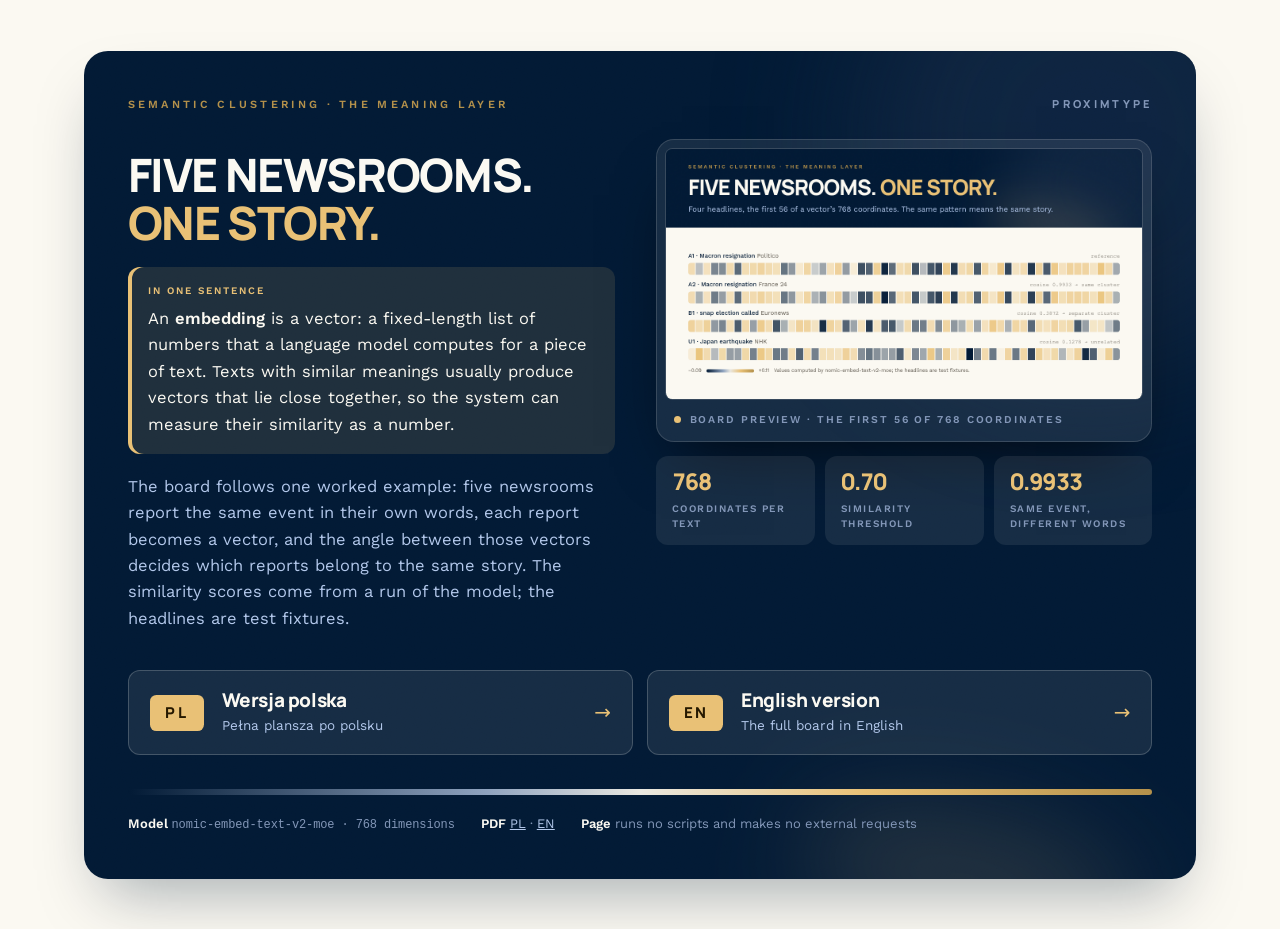
==== index.html @ 7ec2821f "added index.html" ====
<!doctype html>
<html lang="en">
<head>
<meta charset="utf-8">
<meta name="viewport" content="width=device-width, initial-scale=1">
<title>Five newsrooms, one story · Proximtype</title>
<meta name="description" content="Choose a language version of the board: what an embedding is, and how a system merges five news reports into one story.">

<!-- Strona rozdroża: sam wybór wersji językowej, bez treści merytorycznej.
     Strona jest anglojęzyczna — po polsku stoi wyłącznie przycisk wersji PL.
     Adres publikacji wstawia ./set-base-url.sh <adres> — tu, tak jak w obu
     planszach, stoi na razie znacznik zastępczy __BASE_URL__. -->
<link rel="canonical" href="__BASE_URL__/index.html">
<link rel="alternate" hreflang="pl" href="__BASE_URL__/embeddings-explained-pl.html">
<link rel="alternate" hreflang="en" href="__BASE_URL__/embeddings-explained-en.html">
<link rel="alternate" hreflang="x-default" href="__BASE_URL__/embeddings-explained-en.html">
<meta property="og:type" content="website">
<meta property="og:site_name" content="Proximtype">
<meta property="og:locale" content="en_US">
<meta property="og:locale:alternate" content="pl_PL">
<meta property="og:title" content="Five newsrooms, one story">
<meta property="og:description" content="What an embedding is, and how a system merges five different news reports into one story. The similarity scores come from a run of the model on test headlines.">
<meta property="og:url" content="__BASE_URL__/index.html">
<meta property="og:image" content="__BASE_URL__/og/og-en-v1.png">
<meta property="og:image:type" content="image/png">
<meta property="og:image:width" content="1200">
<meta property="og:image:height" content="630">
<meta property="og:image:alt" content="Four heat strips: the first 56 of 768 coordinates for four headlines. The two headlines about the same event share an almost identical pattern; the other two differ clearly.">
<meta name="twitter:card" content="summary_large_image">

<link rel="stylesheet" href="assets/fonts-gdynia.css">
<link rel="stylesheet" href="assets/board-gdynia.css">
<style>
  /* ============================================================
     Rozdroże językowe. Nadbudowa nad assets/board-gdynia.css:
     stamtąd pochodzi cała paleta, typografia i dekoracje granatowego
     panelu (.heroCard, .defbox, .blob1, .blob2, .grain). Ten arkusz
     dodaje tylko kadr strony, ramkę podglądu, wiersz liczb i dwa
     przyciski wyboru wersji.
     ============================================================ */

  /* Krój pisma nadaje reguła .board z arkusza planszy, a rozdroże planszą nie jest —
     bez tego akapity spadłyby na domyślny krój przeglądarki. */
  body{background:var(--surface);color:var(--on-surface);
    font-family:var(--body);font-size:16.5px;line-height:1.62;
    -webkit-font-smoothing:antialiased}
  ::selection{background:var(--brass);color:var(--on-brass)}

  .gate{min-height:100vh;display:flex;align-items:center;padding:clamp(20px,4vw,56px) 0}
  .gate .wrap{width:100%}
  .gate .heroCard{padding:clamp(26px,3.4vw,46px)}

  /* Nagłówek karty: sygnatura tematu po lewej, znak wydawcy po prawej. */
  .cardTop{position:relative;z-index:2;display:flex;flex-wrap:wrap;gap:8px 24px;
    justify-content:space-between;align-items:baseline}
  .mark{font-family:var(--head);font-weight:800;font-size:11px;letter-spacing:.3em;
    text-transform:uppercase;color:var(--on-primary-container)}

  /* Dwie kolumny na szerokim ekranie: po lewej definicja i zapowiedź treści,
     po prawej podgląd planszy z wierszem liczb pod spodem. Wybór wersji
     językowej stoi pod nimi, na pełnej szerokości karty — to jedyne działanie
     tej strony, więc nie dzieli się miejscem z niczym innym. */
  .cols{position:relative;z-index:2;margin-top:clamp(18px,2vw,26px);
    display:grid;gap:clamp(24px,3.2vw,44px);
    grid-template-columns:minmax(0,1fr) minmax(0,1.02fr);align-items:start}

  .gate h1.hl{margin-top:12px;max-width:14ch;font-size:clamp(28px,3.8vw,46px)}
  .gate .defbox{margin-top:20px}
  .gate .sub{margin-top:20px;max-width:48ch;font-size:16.5px}

  /* Trzy liczby z planszy — zapowiedź jej skali, nie streszczenie treści. */
  .facts{margin:14px 0 0;padding:0;list-style:none;
    display:grid;grid-template-columns:repeat(3,minmax(0,1fr));gap:10px}
  .facts li{background:rgba(251,249,242,.08);border-radius:var(--r-lg);padding:14px 16px}
  .facts .v{font-family:var(--head);font-weight:800;font-size:clamp(19px,1.9vw,23px);line-height:1;
    letter-spacing:-.03em;color:var(--brass);font-variant-numeric:tabular-nums}
  .facts .k{margin-top:9px;font-size:10px;font-weight:600;letter-spacing:.15em;
    text-transform:uppercase;line-height:1.45;color:var(--on-primary-container)}

  /* Podgląd: kadr Open Graph w wersji angielskiej, ten sam obrazek,
     który zobaczy czytnik karty podglądu. */
  .shot{margin:0;padding:10px;border-radius:calc(var(--r-lg) + 6px);
    background:rgba(251,249,242,.08);
    box-shadow:0 30px 60px -26px rgba(0,0,0,.7),inset 0 0 0 1px rgba(251,249,242,.14)}
  .shot img{display:block;width:100%;height:auto;border-radius:var(--r-sm);
    box-shadow:0 0 0 1px rgba(251,249,242,.14)}
  .shot .cap{display:flex;align-items:center;gap:9px;padding:12px 8px 4px;
    color:var(--on-primary-container);
    font-size:10.5px;font-weight:600;letter-spacing:.18em;text-transform:uppercase}
  .shot .cap::before{content:"";flex:none;width:7px;height:7px;border-radius:50%;background:var(--brass)}

  /* Dwa przyciski, jeden na wersję językową — zwykłe odsyłacze do dwóch
     osobnych plików źródłowych, bez skryptu. Oba mają tę samą wagę: strona
     nie zgaduje, którego języka szuka czytelnik. */
  .choose{position:relative;z-index:2;margin-top:clamp(26px,3vw,38px);
    display:grid;grid-template-columns:repeat(2,1fr);gap:14px}
  .choose a{display:grid;grid-template-columns:auto minmax(0,1fr) auto;gap:0 18px;align-items:center;
    padding:19px 22px;border-radius:var(--r-lg);text-decoration:none;color:var(--surface);
    background:rgba(251,249,242,.08);box-shadow:inset 0 0 0 1px rgba(251,249,242,.2);
    transition:transform .16s ease,box-shadow .16s ease,background-color .16s ease}
  .choose .code{grid-row:1 / span 2;width:54px;padding:9px 0;text-align:center;
    border-radius:var(--r-sm);background:var(--brass);color:var(--on-brass);
    font-family:var(--head);font-weight:800;font-size:15px;letter-spacing:.14em;line-height:1.2}
  .choose .name{grid-column:2;grid-row:1;font-family:var(--head);font-weight:800;font-size:19px;
    letter-spacing:-.02em;line-height:1.16}
  .choose .what{grid-column:2;grid-row:2;margin-top:5px;font-size:13.5px;line-height:1.45;
    color:var(--primary-fixed-dim)}
  .choose .go{grid-column:3;grid-row:1 / span 2;font-family:var(--head);font-size:20px;
    color:var(--brass);transition:transform .16s ease}
  .choose a:hover{transform:translateY(-2px);background:rgba(251,249,242,.15);
    box-shadow:inset 0 0 0 1px var(--brass),0 20px 36px -20px rgba(0,0,0,.8)}
  .choose a:hover .go{transform:translateX(4px)}
  .choose a:focus-visible{outline:3px solid var(--brass-soft);outline-offset:3px}

  /* Skala mapy cieplnej w roli linii oddzielającej stopkę: ten sam gradient,
     którym plansza opisuje wartość współrzędnej. */
  .rule{position:relative;z-index:2;margin-top:clamp(24px,2.8vw,34px);height:6px;border-radius:99px;
    background:linear-gradient(90deg,#021a35,#8fa3bf 35%,var(--sc-high) 50%,#e9c176 72%,#b4914b)}

  .gate .foot{position:relative;z-index:2;margin-top:18px;padding-top:0;
    display:flex;flex-wrap:wrap;gap:8px 26px;
    color:var(--on-primary-container);font-size:13px}
  /* .foot b w board-gdynia.css jest granatowe — na granatowej karcie znika. */
  .gate .foot b{color:var(--surface)}
  .gate .foot a{color:var(--primary-fixed-dim)}
  .gate .foot a:hover{color:var(--brass-soft)}

  @media (max-width:980px){
    .gate{min-height:0}
    .cols{grid-template-columns:1fr}
    .gate h1.hl{max-width:20ch}
    .gate .sub{max-width:58ch}
  }
  @media (max-width:640px){
    /* Na wąskim ekranie sygnatura tematu łamie się na dwa wiersze i znak wydawcy
       zostaje pod nią sam — wtedy lepiej czyta się jako winieta nad tematem. */
    .cardTop{flex-direction:column-reverse;align-items:flex-start;gap:9px}
    .cardTop .eyebrow{letter-spacing:.2em}
  }
  @media (max-width:560px){
    .choose{grid-template-columns:1fr}
    .facts{grid-template-columns:1fr}
    .facts li{display:flex;align-items:baseline;gap:12px}
    .facts .k{margin-top:0}
  }
  @media (prefers-reduced-motion:reduce){
    .choose a,.choose .go{transition:none}
    .choose a:hover{transform:none}
    .choose a:hover .go{transform:none}
  }
</style>
</head>
<body>

<main class="gate">
  <div class="wrap">
    <div class="heroCard">
      <div class="blob1"></div><div class="blob2"></div><div class="grain"></div>

      <div class="cardTop">
        <p class="eyebrow">Semantic clustering · the meaning layer</p>
        <p class="mark">Proximtype</p>
      </div>

      <div class="cols">
        <div class="intro">
          <h1 class="hl">Five newsrooms.<br><span class="brasstx">One story.</span></h1>

          <div class="defbox">
            <span class="dt">In one sentence</span>
            <p>
              An <b>embedding</b> is a vector: a fixed-length list of numbers that a language
              model computes for a piece of text. Texts with similar meanings usually produce
              vectors that lie close together, so the system can measure their similarity
              as a number.
            </p>
          </div>

          <p class="sub">
            The board follows one worked example: five newsrooms report the same event in their
            own words, each report becomes a vector, and the angle between those vectors decides
            which reports belong to the same story. The similarity scores come from a run of the
            model; the headlines are test fixtures.
          </p>
        </div>

        <div class="aside">
          <figure class="shot">
            <img src="og/og-en-v1.png" width="1200" height="630" loading="eager"
                 alt="Preview of the English board: four heat strips showing the first 56 of 768
                      coordinates for four headlines. The two headlines about the same event share an
                      almost identical pattern; the other two differ clearly.">
            <figcaption class="cap">Board preview · the first 56 of 768 coordinates</figcaption>
          </figure>

          <ul class="facts">
            <li>
              <div class="v">768</div>
              <div class="k">coordinates per text</div>
            </li>
            <li>
              <div class="v">0.70</div>
              <div class="k">similarity threshold</div>
            </li>
            <li>
              <div class="v">0.9933</div>
              <div class="k">same event, different words</div>
            </li>
          </ul>
        </div>
      </div>

      <nav class="choose" aria-label="Language">
        <a lang="pl" hreflang="pl" href="embeddings-explained-pl.html">
          <span class="code">PL</span>
          <span class="name">Wersja polska</span>
          <span class="what">Pełna plansza po polsku</span>
          <span class="go" aria-hidden="true">&rarr;</span>
        </a>
        <a lang="en" hreflang="en" href="embeddings-explained-en.html">
          <span class="code">EN</span>
          <span class="name">English version</span>
          <span class="what">The full board in English</span>
          <span class="go" aria-hidden="true">&rarr;</span>
        </a>
      </nav>

      <div class="rule"></div>

      <div class="foot">
        <span><b>Model</b> <span class="mono">nomic-embed-text-v2-moe · 768 dimensions</span></span>
        <span><b>PDF</b>
          <a lang="pl" hreflang="pl" href="embeddings-explained-pl.pdf">PL</a> ·
          <a lang="en" hreflang="en" href="embeddings-explained-en.pdf">EN</a></span>
        <span><b>Page</b> runs no scripts and makes no external requests</span>
      </div>
    </div>
  </div>
</main>

</body>
</html>
---- assets/fonts-gdynia.css ----
/* Gdynia Modernist type pairing — Manrope (display) + Work Sans (body).
 * Google variable fonts, subsets latin + latin-ext (latin-ext carries the Polish
 * diacritics: ą ć ę ł ń ó ś ź ż), inlined as data: URIs so both language boards
 * render identically offline — the headless Chromium in proximtype-bpmn has no network.
 * Regenerate only if the design system changes its typefaces. */
@font-face{font-family:'Manrope';font-style:normal;font-weight:300 800;font-display:swap;src:url([data-uri]) format('woff2');unicode-range:U+0100-02BA, U+02BD-02C5, U+02C7-02CC, U+02CE-02D7, U+02DD-02FF, U+0304, U+0308, U+0329, U+1D00-1DBF, U+1E00-1E9F, U+1EF2-1EFF, U+2020, U+20A0-20AB, U+20AD-20C0, U+2113, U+2C60-2C7F, U+A720-A7FF;}
@font-face{font-family:'Manrope';font-style:normal;font-weight:300 800;font-display:swap;src:url([data-uri]) format('woff2');unicode-range:U+0000-00FF, U+0131, U+0152-0153, U+02BB-02BC, U+02C6, U+02DA, U+02DC, U+0304, U+0308, U+0329, U+2000-206F, U+20AC, U+2122, U+2191, U+2193, U+2212, U+2215, U+FEFF, U+FFFD;}
@font-face{font-family:'Work Sans';font-style:normal;font-weight:300 600;font-display:swap;src:url([data-uri]) format('woff2');unicode-range:U+0100-02BA, U+02BD-02C5, U+02C7-02CC, U+02CE-02D7, U+02DD-02FF, U+0304, U+0308, U+0329, U+1D00-1DBF, U+1E00-1E9F, U+1EF2-1EFF, U+2020, U+20A0-20AB, U+20AD-20C0, U+2113, U+2C60-2C7F, U+A720-A7FF;}
@font-face{font-family:'Work Sans';font-style:normal;font-weight:300 600;font-display:swap;src:url([data-uri]) format('woff2');unicode-range:U+0000-00FF, U+0131, U+0152-0153, U+02BB-02BC, U+02C6, U+02DA, U+02DC, U+0304, U+0308, U+0329, U+2000-206F, U+20AC, U+2122, U+2191, U+2193, U+2212, U+2215, U+FEFF, U+FFFD;}
---- assets/board-gdynia.css ----
/* ============================================================
     Proximtype — how embeddings drive event clustering (ADR 0004).
     Design system: "Gdynia Modernist / Maritime Functionalist"
     (ui_design/gdynia_moderniste/DESIGN.md), same tokens as the
     product landing: cream limestone, deep navy, brass.
     Dividers stay tonal; white cards use only a faint warm outline.
     Heat strips and every number are generated from the committed
     fixture tests/fixtures/embeddings/nomic-embed-text-v2-moe.json.
     ============================================================ */
  :root{
    --primary:#021a35; --primary-container:#1a2f4b; --on-primary:#ffffff;
    --on-primary-container:#8397b8; --primary-fixed-dim:#b3c8eb; --primary-fixed:#d4e3ff;
    --secondary:#5b554b; --secondary-container:#efe0cc; --on-secondary-container:#6e6353;
    --tertiary:#241700; --brass:#e9c176; --brass-soft:#ffdea5; --on-brass:#261900;
    --on-tertiary-container:#b4914b;
    --surface:#fbf9f2; --sc-low:#f6f4ec; --sc:#f0eee7; --sc-high:#eae8e1;
    --sc-highest:#e4e2dc; --sc-lowest:#ffffff; --surface-dim:#dcdad3;
    --on-surface:#1b1c18; --on-surface-variant:#363a40; --outline:#74777e;
    --outline-variant:#c4c6ce; --error:#ba1a1a; --ok:#3f6b4a;
    --head:"Manrope",system-ui,sans-serif;
    --body:"Work Sans",system-ui,sans-serif;
    --mono:ui-monospace,"JetBrains Mono","SF Mono",Menlo,monospace;
    --r-xl:1.5rem; --r-lg:.75rem; --r-sm:.4rem;
    --grain:url("data:image/svg+xml,%3Csvg xmlns='http://www.w3.org/2000/svg' width='160' height='160'%3E%3Cfilter id='n'%3E%3CfeTurbulence type='fractalNoise' baseFrequency='0.8' numOctaves='2'/%3E%3C/filter%3E%3Crect width='100%25' height='100%25' filter='url(%23n)'/%3E%3C/svg%3E");
  }
  *{box-sizing:border-box}
  html,body{margin:0}
  .board{
    background:var(--surface);color:var(--on-surface);
    font-family:var(--body);font-size:16.5px;line-height:1.62;
    -webkit-font-smoothing:antialiased;padding:clamp(20px,3.4vw,44px) 0 clamp(24px,3vw,40px);
  }
  .wrap{max-width:1180px;margin:0 auto;padding:0 clamp(18px,3vw,34px)}
  h1,h2,h3,h4{margin:0;font-family:var(--head);font-weight:800;letter-spacing:-.03em;line-height:1.04}
  p{margin:0}
  code,.mono{font-family:var(--mono);font-size:.92em;letter-spacing:-.01em}

  .eyebrow{font-size:11px;font-weight:600;letter-spacing:.3em;text-transform:uppercase;
    color:var(--on-tertiary-container)}
  .label{font-size:11px;font-weight:600;letter-spacing:.22em;text-transform:uppercase;color:var(--secondary)}

  /* ---------- hero: navy monolith ---------- */
  .heroCard{position:relative;overflow:hidden;background:var(--primary);color:var(--surface);
    border-radius:var(--r-xl);padding:clamp(30px,4vw,52px);box-shadow:0 32px 64px -20px rgba(2,26,53,.35)}
  .blob1{position:absolute;right:-130px;top:-150px;width:470px;height:470px;
    background:var(--primary-container);border-radius:50%;opacity:.55;filter:blur(70px)}
  .blob2{position:absolute;right:60px;bottom:-70px;width:340px;height:140px;
    background:rgba(233,193,118,.14);border-radius:50%;transform:rotate(12deg);filter:blur(50px)}
  .grain{position:absolute;inset:0;background-image:var(--grain);opacity:.05;pointer-events:none;mix-blend-mode:overlay}
  .heroIn{position:relative;z-index:2}
  h1.hl{font-size:clamp(30px,4.6vw,54px);text-transform:uppercase;margin-top:14px;max-width:19ch}
  h1.hl .brasstx{color:var(--brass)}
  .sub{margin-top:22px;color:var(--primary-fixed-dim);font-size:18px;font-weight:400;
    line-height:1.6;max-width:60ch}
  .sub b{color:var(--surface);font-weight:500}

  .kpis{position:relative;z-index:2;margin-top:34px;display:grid;grid-template-columns:repeat(4,1fr);gap:14px}
  .kpi{background:rgba(251,249,242,.08);border-radius:var(--r-lg);padding:18px 20px}
  .kpi .v{font-family:var(--head);font-weight:800;font-size:30px;letter-spacing:-.03em;
    color:var(--brass);line-height:1;font-variant-numeric:tabular-nums}
  .kpi .k{margin-top:9px;font-size:10.5px;font-weight:600;letter-spacing:.18em;text-transform:uppercase;
    color:var(--on-primary-container)}
  .kpi .d{margin-top:7px;font-size:14px;font-weight:400;line-height:1.5;color:var(--primary-fixed-dim)}

  /* Polish diacritics (ogonki, kreski) need air in uppercase display type —
     at line-height 1.04 the Ę of one line touches the caps of the next. */
  html[lang="pl"] h1.hl{line-height:1.13}
  html[lang="pl"] h2.title{line-height:1.15}
  html[lang="pl"] .strip h3,html[lang="pl"] .card h3,html[lang="pl"] .tcard h3,
  html[lang="pl"] .ucard h3{line-height:1.18}

  /* ---------- sections ---------- */
  section{padding:clamp(34px,4.4vw,58px) 0}
  .band{background:var(--sc-low)}
  .sec-head{max-width:52rem;margin-bottom:30px}
  h2.title{font-size:clamp(24px,3.2vw,36px);color:var(--primary);text-transform:uppercase;margin-top:12px}
  .lead{color:var(--on-surface-variant);margin-top:14px;font-size:17px;font-weight:400;max-width:64ch}
  .lead b{font-weight:600;color:var(--on-surface)}

  /* A warm hairline keeps white content blocks distinct from the cream page. */
  .strip:not(.hot),.card:not(.dark),.tcard,.pcard,.mini,.flowcard,.ucard{
    box-shadow:inset 0 0 0 1px rgba(103,93,77,.14)
  }

  /* ---------- pipeline strips (pasowe okna) ---------- */
  .strips{display:flex;flex-direction:column;gap:14px}
  .strip{background:var(--sc-lowest);border-radius:var(--r-xl);padding:24px 28px;
    display:grid;grid-template-columns:62px 1fr;gap:0 24px;align-items:start}
  .strip.hot{background:var(--primary);color:var(--surface)}
  .strip .num{font-family:var(--head);font-weight:800;font-size:14px;color:var(--on-brass);
    background:var(--brass);border-radius:var(--r-sm);padding:4px 0;text-align:center;width:44px}
  .strip.hot .num{background:var(--brass)}
  .strip h3{font-size:20px;color:var(--primary);text-transform:uppercase;letter-spacing:-.025em}
  .strip.hot h3{color:var(--surface)}
  .strip .unit{margin-top:7px;font-family:var(--mono);font-size:12.5px;color:var(--secondary);
    overflow-wrap:anywhere}
  .strip.hot .unit{color:var(--brass-soft)}
  .strip p.txt{margin-top:12px;color:var(--on-surface-variant);font-size:15.5px;font-weight:400;
    line-height:1.6;max-width:78ch}
  .strip.hot p.txt{color:var(--primary-fixed-dim)}
  .strip p.txt b{color:var(--primary);font-weight:600}
  .strip.hot p.txt b{color:var(--surface)}
  /* Wejście/wyjście kroku to jedyne miejsce, gdzie na planszy pada nazwa typu —
     musi być czytelne z odległości nagłówka, stąd cieplejsze tło i wersalikowa
     etykieta zamiast szarego drobiazgu (nadal bez ramek: tonalnie, nie kreską). */
  .strip .io{margin-top:16px;display:flex;flex-wrap:wrap;gap:10px}
  .pill{background:var(--secondary-container);border-radius:var(--r-sm);padding:7px 13px;
    font-family:var(--mono);font-size:13px;color:var(--tertiary)}
  .pill b{display:inline-block;margin-right:3px;font-family:var(--body);font-size:10.5px;
    font-weight:700;letter-spacing:.16em;text-transform:uppercase;color:var(--secondary)}
  .strip.hot .pill{background:rgba(251,249,242,.14);color:var(--surface)}
  .strip.hot .pill b{color:var(--brass)}

  /* three-way cache outcome */
  .outcomes{margin-top:20px;display:grid;grid-template-columns:repeat(3,1fr);gap:12px}
  .oc{background:rgba(251,249,242,.1);border-radius:var(--r-lg);padding:18px 19px}
  .oc h4{font-size:13px;text-transform:uppercase;letter-spacing:.04em;color:var(--surface)}
  .oc .cond{display:block;margin-top:7px;font-family:var(--mono);font-size:11.5px;color:var(--brass)}
  .oc p{margin-top:11px;font-size:14.5px;font-weight:400;line-height:1.55;color:var(--primary-fixed-dim)}
  .oc p b{color:var(--surface);font-weight:500}
  .oc.warn{background:rgba(233,193,118,.16)}
  .oc.stop{background:rgba(255,180,171,.14)}

  /* ---------- data specimen ---------- */
  .specimen{display:grid;grid-template-columns:1fr 1fr;gap:20px}
  .card{background:var(--sc-lowest);border-radius:var(--r-xl);padding:28px}
  .card.wide{grid-column:1 / -1}
  .card h3{font-size:19px;color:var(--primary);text-transform:uppercase;letter-spacing:-.02em}
  .card .note{margin-top:12px;color:var(--on-surface-variant);font-size:15.5px;font-weight:400;line-height:1.62}
  .card .note b{color:var(--primary);font-weight:600}

  .kv{margin-top:18px;display:grid;grid-template-columns:auto 1fr;gap:2px 18px;align-items:baseline}
  .kv dt{font-size:10.5px;font-weight:600;letter-spacing:.16em;text-transform:uppercase;
    color:var(--secondary);padding:9px 0}
  .kv dd{margin:0;padding:9px 0;font-family:var(--mono);font-size:13px;color:var(--primary);
    overflow-wrap:anywhere;line-height:1.5}
  .kv .row-alt{background:var(--sc-low)}

  .rowbox{margin-top:18px;background:var(--primary);border-radius:var(--r-lg);padding:18px 20px;
    color:var(--primary-fixed-dim);font-family:var(--mono);font-size:12.5px;line-height:1.72;
    overflow-x:auto}
  .rowbox .k{color:var(--brass)}
  .rowbox .s{color:var(--on-primary-container)}
  .rowbox .v{color:var(--surface)}
  .rowbox .c{color:#7f93b3}

  /* heat strips */
  .heat{margin-top:8px}
  .heatrow{margin-top:14px}
  .heatrow .hh{display:flex;justify-content:space-between;align-items:baseline;gap:14px;margin-bottom:7px}
  .heatrow .nm{font-size:14px;font-weight:500;color:var(--primary)}
  .heatrow .nm span{color:var(--secondary);font-weight:400}
  .heatrow .sim{font-family:var(--mono);font-size:12.5px;color:var(--secondary)}
  .cells{display:flex;gap:2px;height:34px;border-radius:var(--r-sm);overflow:hidden}
  .cells i{flex:1;display:block;background:var(--sc-high)}
  .scalebar{margin-top:16px;display:flex;align-items:center;gap:12px;font-size:12px;color:var(--secondary)}
  .scalebar .grad{flex:1;height:8px;border-radius:99px;
    background:linear-gradient(90deg,#021a35,#8fa3bf 35%,var(--sc-high) 50%,#e9c176 72%,#b4914b)}

  /* similarity meter */
  .sims{margin-top:20px;display:flex;flex-direction:column;gap:16px}
  .simrow .top{display:flex;justify-content:space-between;align-items:baseline;gap:16px}
  .simrow .pair{font-size:14.5px;font-weight:500;color:var(--primary)}
  .simrow .pair span{display:block;font-size:13.5px;font-weight:400;color:var(--on-surface-variant);margin-top:2px}
  .simrow .val{font-family:var(--head);font-weight:800;font-size:22px;color:var(--primary);
    font-variant-numeric:tabular-nums;letter-spacing:-.02em}
  .track{position:relative;margin-top:10px;height:16px;background:var(--sc-high);border-radius:99px}
  .fill{position:absolute;left:0;top:0;bottom:0;border-radius:99px;background:var(--primary-fixed-dim)}
  .fill.merge{background:var(--brass)}
  .cut{position:absolute;top:-7px;bottom:-7px;width:3px;background:var(--tertiary);border-radius:2px}
  /* label comes from data-label so the same stylesheet serves both language variants */
  .cut::after{content:attr(data-label);position:absolute;left:8px;top:-2px;font-family:var(--mono);
    font-size:10.5px;color:var(--tertiary);white-space:nowrap}
  .verdict{margin-top:8px;font-size:13px;font-weight:500}
  .verdict.yes{color:var(--on-tertiary-container)}
  .verdict.no{color:var(--secondary)}

  /* ---------- decisions ---------- */
  .cols2{display:grid;grid-template-columns:1fr 1fr;gap:20px}
  .tcard{background:var(--sc-lowest);border-radius:var(--r-xl);padding:28px}
  .tcard h3{font-size:18px;color:var(--primary);text-transform:uppercase;letter-spacing:-.02em;
    display:flex;align-items:baseline;gap:.6em}
  .tcard h3 .g{font-family:var(--head);color:var(--brass);font-size:13px;background:var(--tertiary);
    border-radius:var(--r-sm);padding:3px 10px;letter-spacing:0}
  .tcard p{margin-top:12px;color:var(--on-surface-variant);font-size:15.5px;font-weight:400;line-height:1.62}
  .tcard p b{color:var(--primary);font-weight:600}
  .tagline{margin-top:28px;font-family:var(--head);font-weight:800;font-size:17px;color:var(--primary);
    text-transform:uppercase;letter-spacing:-.02em;box-shadow:inset 4px 0 0 var(--brass);padding-left:16px;
    line-height:1.35}

  /* ---------- foot ---------- */
  .foot{margin-top:8px;padding-top:22px;display:flex;flex-wrap:wrap;gap:10px 30px;
    font-size:12.5px;color:var(--secondary);font-weight:400}
  .foot b{font-weight:600;color:var(--primary)}
  .foot .mono{font-size:12px}

  /* ============================================================
     Two-layer board (embeddings-explained-en.html): narrative for a
     non-technical reader, with every engineering identifier pushed
     into a visually separate "Under the hood" box. Additive only —
     the classes below are unused by the older single-layer boards.
     ============================================================ */

  /* ---------- layer B: "Under the hood" ---------- */
  .hood{margin-top:16px;background:var(--sc-high);border-radius:var(--r-lg);padding:18px 20px 19px 22px;
    font-size:14.5px;font-weight:400;line-height:1.68;color:var(--on-surface);
    box-shadow:inset 4px 0 0 var(--brass),inset 0 0 0 1px rgba(103,93,77,.13)}
  .hood .ht{display:block;font-family:var(--head);font-size:10.5px;font-weight:700;letter-spacing:.16em;
    text-transform:uppercase;color:var(--primary);margin-bottom:11px}
  .hood b{color:var(--primary);font-weight:600}
  .hood code{font-family:var(--mono);font-size:12.5px;font-weight:550;color:var(--primary);
    background:rgba(2,26,53,.07);border-radius:.25rem;padding:.08em .32em;overflow-wrap:anywhere;
    box-decoration-break:clone;-webkit-box-decoration-break:clone}
  .strip .hood,.card>.hood{max-width:88ch}
  .pcards>.hood{max-width:none}
  .pcards>.hood>p{max-width:86ch}
  /* the same box on a navy surface (hero, highlighted strip, navy card) inverts */
  .heroCard .hood,.strip.hot .hood,.card.dark .hood{background:rgba(251,249,242,.09);color:var(--primary-fixed-dim)}
  .heroCard .hood .ht,.strip.hot .hood .ht,.card.dark .hood .ht{color:var(--brass)}
  .heroCard .hood b,.strip.hot .hood b,.card.dark .hood b{color:var(--surface)}
  .heroCard .hood code,.strip.hot .hood code,.card.dark .hood code{
    color:var(--brass-soft);background:rgba(251,249,242,.1)}

  /* cosine similarity, reduced to a two-coordinate worked example */
  .cosviz{margin-top:14px;display:grid;grid-template-columns:minmax(0,.86fr) minmax(0,1.14fr);
    gap:12px;line-height:1.42}
  .cosplot,.cosmath{background:var(--sc-lowest);border-radius:var(--r-lg);padding:14px;
    box-shadow:inset 0 0 0 1px rgba(103,93,77,.14)}
  .coslabel{display:block;font-size:9.5px;font-weight:700;letter-spacing:.15em;text-transform:uppercase;
    color:var(--secondary);margin-bottom:7px}
  .cosplot svg{display:block;width:100%;height:auto}
  .cosplot text{font-family:var(--mono);font-size:11px;fill:var(--secondary)}
  .cosplot .cosplane{fill:var(--brass);opacity:.08}
  .cosplot .cosgrid{stroke:var(--sc-high);stroke-width:1}
  .cosplot .cosaxis{stroke:var(--outline-variant);stroke-width:1.2}
  .cosplot .cosguide{stroke:var(--on-tertiary-container);stroke-width:1.4;stroke-dasharray:5 4}
  .cosplot .costicks text{font-size:8px;text-anchor:middle;fill:var(--secondary)}
  .cosplot .costicks text:nth-last-child(-n+5){text-anchor:end}
  .cosplot .costicks .active{font-weight:700;fill:var(--on-tertiary-container)}
  .cosplot .cosaxisname{font-family:var(--body);font-size:8.5px;letter-spacing:.04em;fill:var(--secondary)}
  .cosplot .cosarc{fill:none;stroke:var(--secondary);stroke-width:1.5}
  .cosplot .cosvector{stroke-width:3;stroke-linecap:round}
  .cosplot .cosa{stroke:var(--primary)}
  .cosplot .cosb{stroke:var(--on-tertiary-container)}
  .cosplot .costheta{font-family:var(--head);font-size:13px;font-weight:800;fill:var(--primary)}
  .cosplot .cosva{fill:var(--primary);font-weight:600}
  .cosplot .cosvb{fill:var(--on-tertiary-container);font-weight:600}
  .cosplot .coshint{font-size:12px;line-height:1.48;color:var(--on-surface-variant)}
  .cosplot .coshint b{color:var(--primary)}
  .cosmath{display:flex;flex-direction:column}
  .cosformula{min-height:50px;background:var(--primary);border-radius:var(--r-sm);padding:8px 14px;
    display:flex;align-items:center;justify-content:center;gap:10px;font-family:var(--mono);
    font-size:15px;font-weight:600;color:var(--surface)}
  .cosfrac{display:inline-grid;text-align:center;line-height:1.25}
  .cosfrac span:first-child{padding:0 8px 3px;border-bottom:1px solid var(--brass)}
  .cosfrac span:last-child{padding-top:3px;font-size:12px;color:var(--primary-fixed-dim)}
  .cosnotation{margin-top:9px;display:grid;grid-template-columns:1.25fr 1fr;gap:8px;font-size:11.5px;
    line-height:1.4;color:var(--secondary)}
  .cosnotation span{background:var(--sc-low);border-radius:var(--r-sm);padding:6px 8px}
  .cosnotation code{font-size:10.5px;font-weight:600;color:var(--primary);background:none;padding:0}
  .cossteps{margin-top:11px;display:flex;flex-direction:column;gap:10px}
  .cosstep{display:grid;grid-template-columns:22px 1fr;gap:8px;align-items:start;font-size:12px;
    color:var(--on-surface-variant)}
  .cosstep .sn{width:22px;height:22px;border-radius:50%;background:var(--secondary-container);
    display:grid;place-items:center;font-family:var(--head);font-size:10px;font-weight:800;color:var(--tertiary)}
  .cosstep code{display:block;margin-top:3px;font-size:11px;line-height:1.45;color:var(--primary);
    background:none;padding:0}
  .cosanswer{margin-top:10px;background:rgba(233,193,118,.22);border-radius:var(--r-sm);padding:9px 11px;
    display:grid;grid-template-columns:auto 1fr;gap:10px;align-items:center;color:var(--secondary);
    font-size:11.5px;line-height:1.42}
  .cosanswer strong{font-family:var(--head);font-size:23px;line-height:1;color:var(--primary)}
  .coslegend{margin-top:8px;display:flex;justify-content:space-between;gap:6px;font-size:9.5px;
    color:var(--secondary);text-align:center}
  .cosangleback{margin-top:9px;font-size:11.5px;line-height:1.5;color:var(--secondary)}
  .cosangleback code{font-size:10.5px;font-weight:600;color:var(--primary);background:none;padding:0}
  .cosnote{margin-top:12px;font-size:12.5px;line-height:1.5}

  /* ---------- primer: three facts + one diagram ---------- */
  .primer{display:grid;grid-template-columns:1.55fr 1fr;gap:14px 20px;align-items:start}
  .pcards{display:contents}
  .pcards>.pcard{grid-column:1}
  .pcards>.hood{grid-column:1 / -1}
  .pcard{background:var(--sc-lowest);border-radius:var(--r-xl);padding:22px 26px;
    display:grid;grid-template-columns:44px 1fr;gap:0 22px;align-items:start}
  .pcard .n{font-family:var(--head);font-weight:800;font-size:14px;color:var(--on-brass);
    background:var(--brass);border-radius:var(--r-sm);padding:4px 0;text-align:center;width:44px}
  .pcard h3{font-size:17px;color:var(--primary);text-transform:uppercase;letter-spacing:-.02em}
  .pcard p{margin-top:10px;color:var(--on-surface-variant);font-size:15.5px;font-weight:400;line-height:1.62}
  .pcard p b{color:var(--primary);font-weight:600}
  .mini{margin:0;background:var(--sc-lowest);border-radius:var(--r-xl);padding:24px;
    grid-column:2;grid-row:1 / span 3;align-self:stretch;display:flex;flex-direction:column;
    justify-content:center}
  .mini svg{display:block;width:100%;height:auto}
  .mini figcaption{margin-top:14px;font-family:var(--mono);font-size:12px;color:var(--secondary);
    text-align:center;letter-spacing:-.01em}

  /* ============================================================
     Two-layer board, second pass: the opening definition and
     workflow schematic, the TF-IDF comparison, the model card and
     the closing "what else embeddings are for" grid. Additive
     only — unused by the older single-layer boards.
     ============================================================ */

  /* ---------- one-sentence definition, sitting on the navy hero ---------- */
  .defbox{margin-top:26px;background:rgba(233,193,118,.12);border-radius:var(--r-lg);
    padding:16px 20px;box-shadow:inset 4px 0 0 var(--brass);max-width:66ch}
  .defbox .dt{display:block;font-size:10px;font-weight:600;letter-spacing:.2em;text-transform:uppercase;
    color:var(--brass);margin-bottom:7px}
  .defbox p{font-size:16.5px;font-weight:400;line-height:1.6;color:var(--surface)}
  .defbox b{font-weight:600}

  /* ---------- workflow schematic ---------- */
  .flowcard{background:var(--sc-lowest);border-radius:var(--r-xl);padding:clamp(20px,2.6vw,32px)}
  .flowcard svg{display:block;width:100%;height:auto}
  .flowcap{margin-top:18px;font-size:14.5px;font-weight:400;line-height:1.6;color:var(--on-surface-variant)}
  .flowcap b{color:var(--primary);font-weight:600}
  .cols2.tight{margin-top:16px}
  .cols2.tight + .strips{margin-top:20px}

  /* ---------- comparison table ---------- */
  .cmp{width:100%;border-collapse:collapse;margin-top:20px;font-size:15px;font-weight:400;
    color:var(--on-surface-variant)}
  .cmp th,.cmp td{text-align:left;vertical-align:top;padding:13px 16px;line-height:1.5}
  .cmp thead th{font-family:var(--head);font-weight:800;font-size:12px;letter-spacing:.14em;
    text-transform:uppercase;color:var(--primary)}
  .cmp tbody tr:nth-child(even){background:var(--sc-low)}
  .cmp th:first-child,.cmp td:first-child{width:23%;font-weight:500;color:var(--primary)}
  .cmp th:last-child,.cmp td:last-child{box-shadow:inset 3px 0 0 var(--brass)}
  .cmp b{color:var(--primary);font-weight:600}

  /* ---------- model card ---------- */
  .model{display:grid;grid-template-columns:1.4fr 1fr;gap:20px;align-items:start}

  /* ---------- code sample ---------- */
  .codebox{margin-top:18px;background:var(--primary);border-radius:var(--r-lg);padding:20px 22px;
    overflow-x:auto}
  .codebox pre{margin:0;font-family:var(--mono);font-size:12.5px;line-height:1.7;
    color:var(--primary-fixed-dim);white-space:pre}
  .codebox .kw{color:var(--brass)}
  .codebox .id{color:var(--surface)}
  .codebox .str{color:#b3c8eb}
  .codebox .cm{color:#7f93b3}
  .codecap{margin-top:14px;color:var(--on-surface-variant);font-size:14.5px;font-weight:400;
    line-height:1.55}
  .codecap code{color:var(--primary)}

  /* a navy card, for content that reads as a panel rather than a page block */
  .card.dark{background:var(--primary)}
  .card.dark h3{color:var(--surface)}
  .card.dark .note{color:var(--primary-fixed-dim)}
  .card.dark .note b{color:var(--surface)}

  /* one full-width closing card */
  .solo{margin-top:16px}

  /* ---------- closing: what else embeddings are for ---------- */
  .uses{display:grid;grid-template-columns:repeat(3,1fr);gap:16px}
  .ucard{background:var(--sc-lowest);border-radius:var(--r-xl);padding:22px 24px}
  .ucard .tag{display:inline-block;font-family:var(--mono);font-size:10.5px;color:var(--secondary);
    background:var(--sc-high);border-radius:var(--r-sm);padding:3px 9px;margin-bottom:11px}
  .ucard .tag.here{color:var(--on-brass);background:var(--brass)}
  .ucard h3{font-size:16px;color:var(--primary);text-transform:uppercase;letter-spacing:-.02em}
  .ucard p{margin-top:10px;color:var(--on-surface-variant);font-size:15px;font-weight:400;line-height:1.6}
  .ucard p b{color:var(--primary);font-weight:600}

  @media(max-width:900px){
    .model,.uses{grid-template-columns:1fr}
    .cmp{font-size:13.5px}
    .cmp th,.cmp td{padding:10px 12px}
  }

  @media(max-width:900px){
    .kpis{grid-template-columns:1fr 1fr}
    .specimen,.cols2{grid-template-columns:1fr}
    .outcomes{grid-template-columns:1fr}
    .strip{grid-template-columns:1fr;gap:14px}
    .primer{grid-template-columns:1fr}
    .mini{grid-column:1;grid-row:4}
    .pcards>.hood{grid-column:1;grid-row:5}
    .pcard{grid-template-columns:1fr;gap:12px}
  }

  @media(max-width:640px){
    .cosviz{grid-template-columns:1fr}
  }

  /* ---------- przełącznik PL/EN ---------- */
  /* Pływa nad planszą, bo strona ma ponad 16 000 px wysokości: pasek osadzony
     u góry byłby dostępny tylko na samym jej początku. W eksportach PNG i PDF
     przełącznika nie ma — render usuwa elementy z atrybutem data-render-hide. */
  .langbar{position:fixed;top:14px;right:14px;z-index:20;display:flex;gap:2px;padding:3px;
    background:rgba(251,249,242,.92);border:1px solid var(--outline-variant);border-radius:99px;
    box-shadow:0 8px 20px -10px rgba(2,26,53,.5);
    font-family:var(--head);font-size:12.5px;font-weight:700;letter-spacing:.1em}
  .langbar a{display:block;padding:6px 13px;border-radius:99px;text-decoration:none;color:var(--secondary)}
  .langbar a:hover{color:var(--primary);background:var(--sc-high)}
  .langbar a[aria-current]{background:var(--primary);color:var(--surface)}
  @media print{.langbar{display:none}}
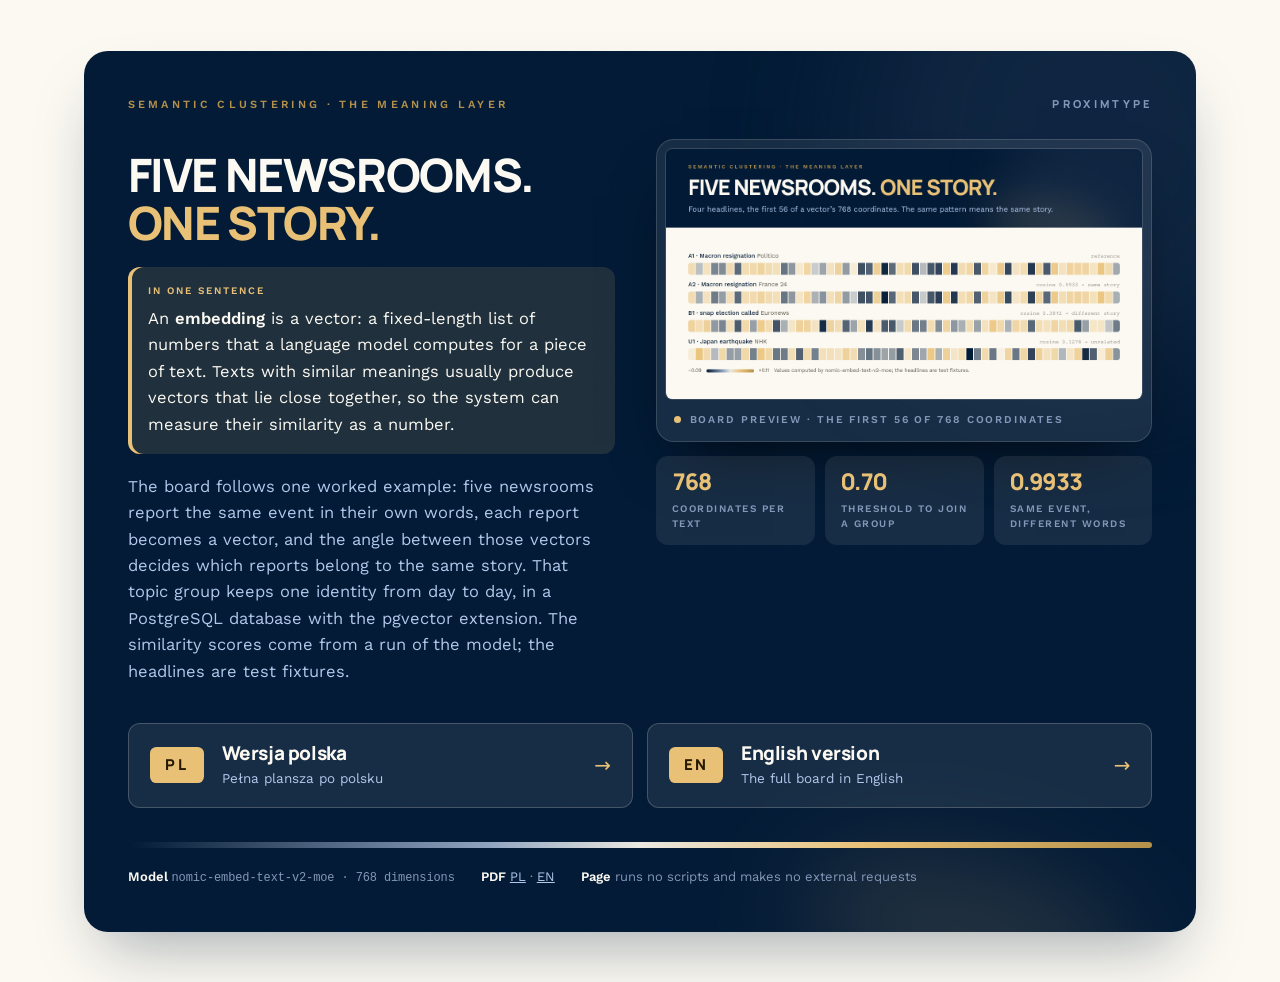
==== commit 7a1afd9d: "general update - pgvector implemention" ====
--- a/index.html
+++ b/index.html
@@ -6,10 +6,10 @@
 <title>Five newsrooms, one story · Proximtype</title>
 <meta name="description" content="Choose a language version of the board: what an embedding is, and how a system merges five news reports into one story.">
 
-<!-- Strona rozdroża: sam wybór wersji językowej, bez treści merytorycznej.
-     Strona jest anglojęzyczna — po polsku stoi wyłącznie przycisk wersji PL.
-     Adres publikacji wstawia ./set-base-url.sh <adres> — tu, tak jak w obu
-     planszach, stoi na razie znacznik zastępczy __BASE_URL__. -->
+<!-- Language chooser: the choice of version, nothing else. The page itself is in
+     English; the only Polish on it is the button leading to the PL board.
+     ./set-base-url.sh <address> writes in the published address; until then this file,
+     like both boards, holds the __BASE_URL__ placeholder. -->
 <link rel="canonical" href="__BASE_URL__/index.html">
 <link rel="alternate" hreflang="pl" href="__BASE_URL__/embeddings-explained-pl.html">
 <link rel="alternate" hreflang="en" href="__BASE_URL__/embeddings-explained-en.html">
@@ -32,15 +32,15 @@
 <link rel="stylesheet" href="assets/board-gdynia.css">
 <style>
   /* ============================================================
-     Rozdroże językowe. Nadbudowa nad assets/board-gdynia.css:
-     stamtąd pochodzi cała paleta, typografia i dekoracje granatowego
-     panelu (.heroCard, .defbox, .blob1, .blob2, .grain). Ten arkusz
-     dodaje tylko kadr strony, ramkę podglądu, wiersz liczb i dwa
-     przyciski wyboru wersji.
+     The language chooser. Built on top of assets/board-gdynia.css, which is where
+     the whole palette, the typography and the navy panel decorations
+     (.heroCard, .defbox, .blob1, .blob2, .grain) come from. This sheet adds only
+     the page frame, the preview border, the row of numbers and the two
+     version buttons.
      ============================================================ */
 
-  /* Krój pisma nadaje reguła .board z arkusza planszy, a rozdroże planszą nie jest —
-     bez tego akapity spadłyby na domyślny krój przeglądarki. */
+  /* The typeface is set by the .board rule in the board stylesheet, and the chooser
+     is not a board, so without this the paragraphs would fall back to the browser default. */
   body{background:var(--surface);color:var(--on-surface);
     font-family:var(--body);font-size:16.5px;line-height:1.62;
     -webkit-font-smoothing:antialiased}
@@ -50,16 +50,16 @@
   .gate .wrap{width:100%}
   .gate .heroCard{padding:clamp(26px,3.4vw,46px)}
 
-  /* Nagłówek karty: sygnatura tematu po lewej, znak wydawcy po prawej. */
+  /* Card header: the subject line on the left, the publisher mark on the right. */
   .cardTop{position:relative;z-index:2;display:flex;flex-wrap:wrap;gap:8px 24px;
     justify-content:space-between;align-items:baseline}
   .mark{font-family:var(--head);font-weight:800;font-size:11px;letter-spacing:.3em;
     text-transform:uppercase;color:var(--on-primary-container)}
 
-  /* Dwie kolumny na szerokim ekranie: po lewej definicja i zapowiedź treści,
-     po prawej podgląd planszy z wierszem liczb pod spodem. Wybór wersji
-     językowej stoi pod nimi, na pełnej szerokości karty — to jedyne działanie
-     tej strony, więc nie dzieli się miejscem z niczym innym. */
+  /* Two columns on a wide screen: the definition and a taste of the content on the
+     left, a preview of the board with a row of numbers under it on the right. The
+     language choice sits below both, across the full width of the card. It is the only
+     action on this page, so it shares its space with nothing else. */
   .cols{position:relative;z-index:2;margin-top:clamp(18px,2vw,26px);
     display:grid;gap:clamp(24px,3.2vw,44px);
     grid-template-columns:minmax(0,1fr) minmax(0,1.02fr);align-items:start}
@@ -68,7 +68,7 @@
   .gate .defbox{margin-top:20px}
   .gate .sub{margin-top:20px;max-width:48ch;font-size:16.5px}
 
-  /* Trzy liczby z planszy — zapowiedź jej skali, nie streszczenie treści. */
+  /* Three numbers from the board, to show its scale rather than summarise it. */
   .facts{margin:14px 0 0;padding:0;list-style:none;
     display:grid;grid-template-columns:repeat(3,minmax(0,1fr));gap:10px}
   .facts li{background:rgba(251,249,242,.08);border-radius:var(--r-lg);padding:14px 16px}
@@ -77,8 +77,8 @@
   .facts .k{margin-top:9px;font-size:10px;font-weight:600;letter-spacing:.15em;
     text-transform:uppercase;line-height:1.45;color:var(--on-primary-container)}
 
-  /* Podgląd: kadr Open Graph w wersji angielskiej, ten sam obrazek,
-     który zobaczy czytnik karty podglądu. */
+  /* The preview: the English Open Graph frame, the same image a reader of the
+     preview card will see. */
   .shot{margin:0;padding:10px;border-radius:calc(var(--r-lg) + 6px);
     background:rgba(251,249,242,.08);
     box-shadow:0 30px 60px -26px rgba(0,0,0,.7),inset 0 0 0 1px rgba(251,249,242,.14)}
@@ -89,9 +89,9 @@
     font-size:10.5px;font-weight:600;letter-spacing:.18em;text-transform:uppercase}
   .shot .cap::before{content:"";flex:none;width:7px;height:7px;border-radius:50%;background:var(--brass)}
 
-  /* Dwa przyciski, jeden na wersję językową — zwykłe odsyłacze do dwóch
-     osobnych plików źródłowych, bez skryptu. Oba mają tę samą wagę: strona
-     nie zgaduje, którego języka szuka czytelnik. */
+  /* Two buttons, one per language: plain links to two separate source files, no
+     script. They carry equal weight, because the page does not guess which language
+     the reader came for. */
   .choose{position:relative;z-index:2;margin-top:clamp(26px,3vw,38px);
     display:grid;grid-template-columns:repeat(2,1fr);gap:14px}
   .choose a{display:grid;grid-template-columns:auto minmax(0,1fr) auto;gap:0 18px;align-items:center;
@@ -112,15 +112,15 @@
   .choose a:hover .go{transform:translateX(4px)}
   .choose a:focus-visible{outline:3px solid var(--brass-soft);outline-offset:3px}
 
-  /* Skala mapy cieplnej w roli linii oddzielającej stopkę: ten sam gradient,
-     którym plansza opisuje wartość współrzędnej. */
+  /* The heat map scale doing duty as the rule above the footer: the same gradient
+     the board uses to show the value of a coordinate. */
   .rule{position:relative;z-index:2;margin-top:clamp(24px,2.8vw,34px);height:6px;border-radius:99px;
     background:linear-gradient(90deg,#021a35,#8fa3bf 35%,var(--sc-high) 50%,#e9c176 72%,#b4914b)}
 
   .gate .foot{position:relative;z-index:2;margin-top:18px;padding-top:0;
     display:flex;flex-wrap:wrap;gap:8px 26px;
     color:var(--on-primary-container);font-size:13px}
-  /* .foot b w board-gdynia.css jest granatowe — na granatowej karcie znika. */
+  /* .foot b is navy in board-gdynia.css, which disappears on a navy card. */
   .gate .foot b{color:var(--surface)}
   .gate .foot a{color:var(--primary-fixed-dim)}
   .gate .foot a:hover{color:var(--brass-soft)}
@@ -132,8 +132,8 @@
     .gate .sub{max-width:58ch}
   }
   @media (max-width:640px){
-    /* Na wąskim ekranie sygnatura tematu łamie się na dwa wiersze i znak wydawcy
-       zostaje pod nią sam — wtedy lepiej czyta się jako winieta nad tematem. */
+    /* On a narrow screen the subject line wraps onto two rows and the publisher mark
+       is left alone beneath it, where it reads better as a vignette above the subject. */
     .cardTop{flex-direction:column-reverse;align-items:flex-start;gap:9px}
     .cardTop .eyebrow{letter-spacing:.2em}
   }
@@ -179,8 +179,9 @@
           <p class="sub">
             The board follows one worked example: five newsrooms report the same event in their
             own words, each report becomes a vector, and the angle between those vectors decides
-            which reports belong to the same story. The similarity scores come from a run of the
-            model; the headlines are test fixtures.
+            which reports belong to the same story. That topic group keeps one identity from day to day,
+            in a PostgreSQL database with the pgvector extension. The similarity scores come from a
+            run of the model; the headlines are test fixtures.
           </p>
         </div>
 
@@ -200,7 +201,7 @@
             </li>
             <li>
               <div class="v">0.70</div>
-              <div class="k">similarity threshold</div>
+              <div class="k">threshold to join a group</div>
             </li>
             <li>
               <div class="v">0.9933</div>
--- a/assets/board-gdynia.css
+++ b/assets/board-gdynia.css
@@ -67,7 +67,7 @@
   html[lang="pl"] h1.hl{line-height:1.13}
   html[lang="pl"] h2.title{line-height:1.15}
   html[lang="pl"] .strip h3,html[lang="pl"] .card h3,html[lang="pl"] .tcard h3,
-  html[lang="pl"] .ucard h3{line-height:1.18}
+  html[lang="pl"] .ucard h3,html[lang="pl"] .coscard h3{line-height:1.18}
 
   /* ---------- sections ---------- */
   section{padding:clamp(34px,4.4vw,58px) 0}
@@ -78,11 +78,11 @@
   .lead b{font-weight:600;color:var(--on-surface)}
 
   /* A warm hairline keeps white content blocks distinct from the cream page. */
-  .strip:not(.hot),.card:not(.dark),.tcard,.pcard,.mini,.flowcard,.ucard{
+  .strip:not(.hot),.card:not(.dark),.tcard,.pcard,.coscard,.mini,.flowcard,.ucard{
     box-shadow:inset 0 0 0 1px rgba(103,93,77,.14)
   }
 
-  /* ---------- pipeline strips (pasowe okna) ---------- */
+  /* ---------- pipeline strips ---------- */
   .strips{display:flex;flex-direction:column;gap:14px}
   .strip{background:var(--sc-lowest);border-radius:var(--r-xl);padding:24px 28px;
     display:grid;grid-template-columns:62px 1fr;gap:0 24px;align-items:start}
@@ -100,9 +100,9 @@
   .strip.hot p.txt{color:var(--primary-fixed-dim)}
   .strip p.txt b{color:var(--primary);font-weight:600}
   .strip.hot p.txt b{color:var(--surface)}
-  /* Wejście/wyjście kroku to jedyne miejsce, gdzie na planszy pada nazwa typu —
-     musi być czytelne z odległości nagłówka, stąd cieplejsze tło i wersalikowa
-     etykieta zamiast szarego drobiazgu (nadal bez ramek: tonalnie, nie kreską). */
+  /* A step's input and output are the only place on the board where a type name is
+     spelled out. It has to read from heading distance, hence the warmer background and
+     the uppercase label instead of small grey print (still no borders: tone, not rules). */
   .strip .io{margin-top:16px;display:flex;flex-wrap:wrap;gap:10px}
   .pill{background:var(--secondary-container);border-radius:var(--r-sm);padding:7px 13px;
     font-family:var(--mono);font-size:13px;color:var(--tertiary)}
@@ -211,9 +211,11 @@
   .hood code{font-family:var(--mono);font-size:12.5px;font-weight:550;color:var(--primary);
     background:rgba(2,26,53,.07);border-radius:.25rem;padding:.08em .32em;overflow-wrap:anywhere;
     box-decoration-break:clone;-webkit-box-decoration-break:clone}
-  .strip .hood,.card>.hood{max-width:88ch}
-  .pcards>.hood{max-width:none}
-  .pcards>.hood>p{max-width:86ch}
+  /* The box spans the full width of its card, like the heading and the input/output
+     band around it; the reading measure is capped on the text inside instead, so the
+     shaded band never stops short of the card edge. */
+  .hood{max-width:none}
+  .hood>p{max-width:86ch}
   /* the same box on a navy surface (hero, highlighted strip, navy card) inverts */
   .heroCard .hood,.strip.hot .hood,.card.dark .hood{background:rgba(251,249,242,.09);color:var(--primary-fixed-dim)}
   .heroCard .hood .ht,.strip.hot .hood .ht,.card.dark .hood .ht{color:var(--brass)}
@@ -273,13 +275,20 @@
     color:var(--secondary);text-align:center}
   .cosangleback{margin-top:9px;font-size:11.5px;line-height:1.5;color:var(--secondary)}
   .cosangleback code{font-size:10.5px;font-weight:600;color:var(--primary);background:none;padding:0}
-  .cosnote{margin-top:12px;font-size:12.5px;line-height:1.5}
 
   /* ---------- primer: three facts + one diagram ---------- */
   .primer{display:grid;grid-template-columns:1.55fr 1fr;gap:14px 20px;align-items:start}
   .pcards{display:contents}
   .pcards>.pcard{grid-column:1}
-  .pcards>.hood{grid-column:1 / -1}
+  /* The cosine worked example is not an aside: everything downstream reads the 0.80 it
+     produces, so it stands in the narrative as its own card, and only the model-specific
+     tail stays in a technical box inside it. */
+  .pcards>.coscard{grid-column:1 / -1}
+  .coscard{background:var(--sc-lowest);border-radius:var(--r-xl);padding:22px 26px}
+  .coscard h3{font-size:17px;color:var(--primary);text-transform:uppercase;letter-spacing:-.02em}
+  .coscard>p{margin-top:10px;color:var(--on-surface-variant);font-size:15.5px;font-weight:400;
+    line-height:1.62;max-width:86ch}
+  .coscard>p b{color:var(--primary);font-weight:600}
   .pcard{background:var(--sc-lowest);border-radius:var(--r-xl);padding:22px 26px;
     display:grid;grid-template-columns:44px 1fr;gap:0 22px;align-items:start}
   .pcard .n{font-family:var(--head);font-weight:800;font-size:14px;color:var(--on-brass);
@@ -376,7 +385,7 @@
     .strip{grid-template-columns:1fr;gap:14px}
     .primer{grid-template-columns:1fr}
     .mini{grid-column:1;grid-row:4}
-    .pcards>.hood{grid-column:1;grid-row:5}
+    .pcards>.coscard{grid-column:1;grid-row:5}
     .pcard{grid-template-columns:1fr;gap:12px}
   }
 
@@ -384,10 +393,47 @@
     .cosviz{grid-template-columns:1fr}
   }
 
-  /* ---------- przełącznik PL/EN ---------- */
-  /* Pływa nad planszą, bo strona ma ponad 16 000 px wysokości: pasek osadzony
-     u góry byłby dostępny tylko na samym jej początku. W eksportach PNG i PDF
-     przełącznika nie ma — render usuwa elementy z atrybutem data-render-hide. */
+  /* ============================================================
+     Third pass (2026-09-09, ADR 0013): a story now outlives the
+     daily run. It has a row with a centre (centroid) in a pgvector
+     column, and a new article is matched against the nearest
+     centres instead of against every other article in the batch.
+     Classes below serve the "Stories" section: the nearest-centre
+     schematic, the four-step ribbon and the "who does what" tags.
+     Additive only. The running-average example reuses .cosviz.
+     ============================================================ */
+  .knn{margin-top:20px;display:grid;grid-template-columns:minmax(0,1.18fr) minmax(0,.82fr);gap:20px;
+    align-items:stretch}
+  .knnplot,.knnsteps{background:var(--sc-lowest);border-radius:var(--r-xl);padding:24px;
+    box-shadow:inset 0 0 0 1px rgba(103,93,77,.14)}
+  .knnplot{margin:0;display:flex;flex-direction:column;justify-content:center}
+  .knnplot svg{display:block;width:100%;height:auto}
+  .knnplot .match-diagram-mobile{display:none}
+  @media(max-width:600px){
+    .knnplot .match-diagram-wide{display:none}
+    .knnplot .match-diagram-mobile{display:block}
+  }
+  .knnplot figcaption{margin-top:14px;font-size:13px;line-height:1.5;color:var(--on-surface-variant)}
+  .knnplot figcaption b{color:var(--primary);font-weight:600}
+  .knnsteps ol{list-style:none;margin:0;padding:0;display:flex;flex-direction:column;gap:16px}
+  .knnsteps li{display:grid;grid-template-columns:44px 1fr;gap:0 16px;align-items:start}
+  .knnsteps .n{font-family:var(--head);font-weight:800;font-size:14px;color:var(--on-brass);
+    background:var(--brass);border-radius:var(--r-sm);padding:4px 0;text-align:center;width:44px}
+  .knnsteps h4{font-size:15px;color:var(--primary);text-transform:uppercase;letter-spacing:-.02em}
+  .knnsteps p{margin-top:6px;color:var(--on-surface-variant);font-size:14.5px;font-weight:400;line-height:1.55}
+  .knnsteps p b{color:var(--primary);font-weight:600}
+  /* who performs the step: the database (pgvector) or the program */
+  .who{display:inline-block;margin-top:7px;font-family:var(--mono);font-size:10.5px;letter-spacing:.02em;
+    color:var(--secondary);background:var(--sc-high);border-radius:var(--r-sm);padding:2px 8px}
+  .who.db{color:var(--on-brass);background:var(--brass)}
+  @media(max-width:900px){
+    .knn{grid-template-columns:1fr}
+  }
+
+  /* ---------- PL/EN switch ---------- */
+  /* It floats over the board, because the page is over 16 000 px tall: a bar anchored
+     at the top would be reachable only at the very start of it. The PNG and PDF exports
+     have no switch, since the render drops elements carrying data-render-hide. */
   .langbar{position:fixed;top:14px;right:14px;z-index:20;display:flex;gap:2px;padding:3px;
     background:rgba(251,249,242,.92);border:1px solid var(--outline-variant);border-radius:99px;
     box-shadow:0 8px 20px -10px rgba(2,26,53,.5);
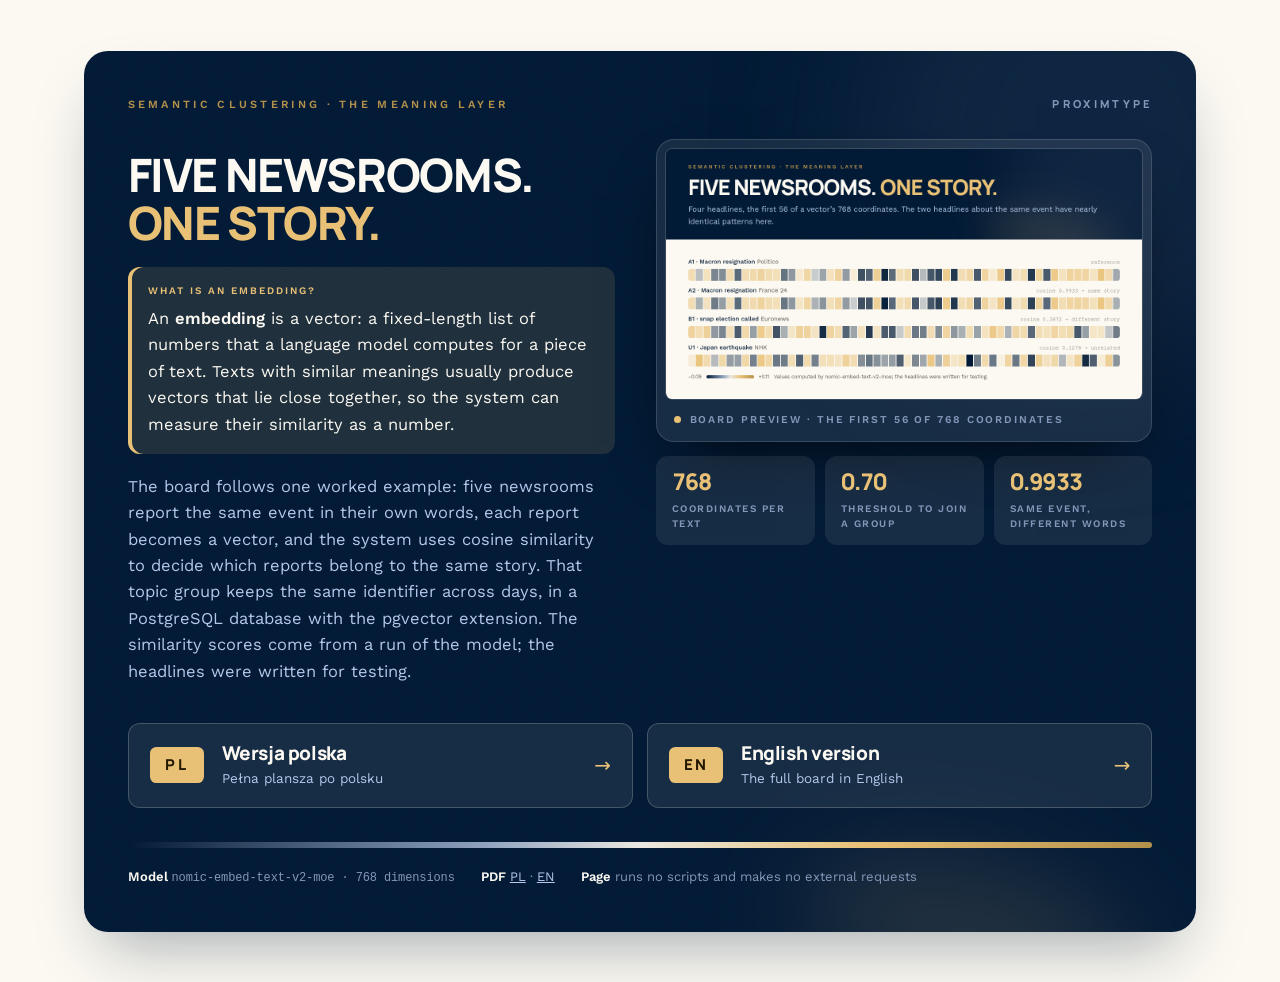
==== commit cd849685: "Alignment with changes in the ProximType app and language corrections" ====
--- a/index.html
+++ b/index.html
@@ -9,19 +9,19 @@
 <!-- Language chooser: the choice of version, nothing else. The page itself is in
      English; the only Polish on it is the button leading to the PL board.
      ./set-base-url.sh <address> writes in the published address; until then this file,
-     like both boards, holds the __BASE_URL__ placeholder. -->
-<link rel="canonical" href="__BASE_URL__/index.html">
-<link rel="alternate" hreflang="pl" href="__BASE_URL__/embeddings-explained-pl.html">
-<link rel="alternate" hreflang="en" href="__BASE_URL__/embeddings-explained-en.html">
-<link rel="alternate" hreflang="x-default" href="__BASE_URL__/embeddings-explained-en.html">
+     like both boards, holds a base-URL placeholder. -->
+<link rel="canonical" href="https://przemyslaw-naruszewicz.github.io/embeddings-explained/index.html">
+<link rel="alternate" hreflang="pl" href="https://przemyslaw-naruszewicz.github.io/embeddings-explained/embeddings-explained-pl.html">
+<link rel="alternate" hreflang="en" href="https://przemyslaw-naruszewicz.github.io/embeddings-explained/embeddings-explained-en.html">
+<link rel="alternate" hreflang="x-default" href="https://przemyslaw-naruszewicz.github.io/embeddings-explained/embeddings-explained-en.html">
 <meta property="og:type" content="website">
 <meta property="og:site_name" content="Proximtype">
 <meta property="og:locale" content="en_US">
 <meta property="og:locale:alternate" content="pl_PL">
 <meta property="og:title" content="Five newsrooms, one story">
 <meta property="og:description" content="What an embedding is, and how a system merges five different news reports into one story. The similarity scores come from a run of the model on test headlines.">
-<meta property="og:url" content="__BASE_URL__/index.html">
-<meta property="og:image" content="__BASE_URL__/og/og-en-v1.png">
+<meta property="og:url" content="https://przemyslaw-naruszewicz.github.io/embeddings-explained/index.html">
+<meta property="og:image" content="https://przemyslaw-naruszewicz.github.io/embeddings-explained/og/og-en-v2.png">
 <meta property="og:image:type" content="image/png">
 <meta property="og:image:width" content="1200">
 <meta property="og:image:height" content="630">
@@ -167,7 +167,7 @@
           <h1 class="hl">Five newsrooms.<br><span class="brasstx">One story.</span></h1>
 
           <div class="defbox">
-            <span class="dt">In one sentence</span>
+            <span class="dt">What is an embedding?</span>
             <p>
               An <b>embedding</b> is a vector: a fixed-length list of numbers that a language
               model computes for a piece of text. Texts with similar meanings usually produce
@@ -178,16 +178,16 @@
 
           <p class="sub">
             The board follows one worked example: five newsrooms report the same event in their
-            own words, each report becomes a vector, and the angle between those vectors decides
-            which reports belong to the same story. That topic group keeps one identity from day to day,
+            own words, each report becomes a vector, and the system uses cosine similarity to decide
+            which reports belong to the same story. That topic group keeps the same identifier across days,
             in a PostgreSQL database with the pgvector extension. The similarity scores come from a
-            run of the model; the headlines are test fixtures.
+            run of the model; the headlines were written for testing.
           </p>
         </div>
 
         <div class="aside">
           <figure class="shot">
-            <img src="og/og-en-v1.png" width="1200" height="630" loading="eager"
+            <img src="og/og-en-v2.png" width="1200" height="630" loading="eager"
                  alt="Preview of the English board: four heat strips showing the first 56 of 768
                       coordinates for four headlines. The two headlines about the same event share an
                       almost identical pattern; the other two differ clearly.">
--- a/assets/board-gdynia.css
+++ b/assets/board-gdynia.css
@@ -212,10 +212,10 @@
     background:rgba(2,26,53,.07);border-radius:.25rem;padding:.08em .32em;overflow-wrap:anywhere;
     box-decoration-break:clone;-webkit-box-decoration-break:clone}
   /* The box spans the full width of its card, like the heading and the input/output
-     band around it; the reading measure is capped on the text inside instead, so the
-     shaded band never stops short of the card edge. */
+     band around it, and so does the text inside it: a reading measure capped on the
+     paragraphs left a dead strip of shading along the right edge of every wide box. */
   .hood{max-width:none}
-  .hood>p{max-width:86ch}
+  .hood>p{max-width:none}
   /* the same box on a navy surface (hero, highlighted strip, navy card) inverts */
   .heroCard .hood,.strip.hot .hood,.card.dark .hood{background:rgba(251,249,242,.09);color:var(--primary-fixed-dim)}
   .heroCard .hood .ht,.strip.hot .hood .ht,.card.dark .hood .ht{color:var(--brass)}
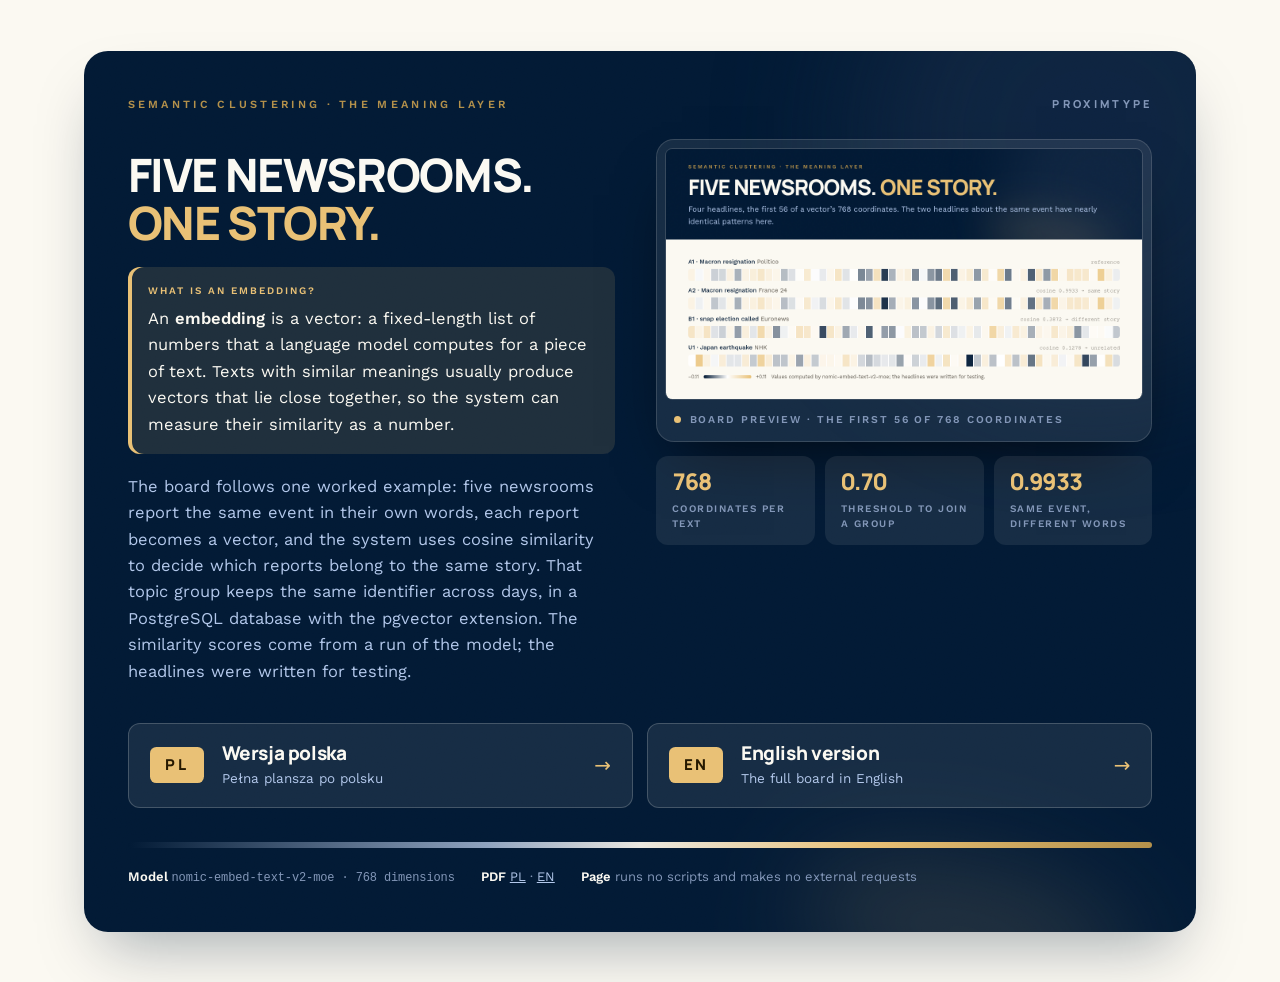
==== commit 86b48bb2: "minor fixes, regenerated files - pdf, png" ====
--- a/index.html
+++ b/index.html
@@ -21,7 +21,7 @@
 <meta property="og:title" content="Five newsrooms, one story">
 <meta property="og:description" content="What an embedding is, and how a system merges five different news reports into one story. The similarity scores come from a run of the model on test headlines.">
 <meta property="og:url" content="https://przemyslaw-naruszewicz.github.io/embeddings-explained/index.html">
-<meta property="og:image" content="https://przemyslaw-naruszewicz.github.io/embeddings-explained/og/og-en-v2.png">
+<meta property="og:image" content="https://przemyslaw-naruszewicz.github.io/embeddings-explained/og/og-en-v3.png">
 <meta property="og:image:type" content="image/png">
 <meta property="og:image:width" content="1200">
 <meta property="og:image:height" content="630">
@@ -187,7 +187,7 @@
 
         <div class="aside">
           <figure class="shot">
-            <img src="og/og-en-v2.png" width="1200" height="630" loading="eager"
+            <img src="og/og-en-v3.png" width="1200" height="630" loading="eager"
                  alt="Preview of the English board: four heat strips showing the first 56 of 768
                       coordinates for four headlines. The two headlines about the same event share an
                       almost identical pattern; the other two differ clearly.">
--- a/assets/board-gdynia.css
+++ b/assets/board-gdynia.css
@@ -151,11 +151,14 @@
   .heatrow .nm{font-size:14px;font-weight:500;color:var(--primary)}
   .heatrow .nm span{color:var(--secondary);font-weight:400}
   .heatrow .sim{font-family:var(--mono);font-size:12.5px;color:var(--secondary)}
-  .cells{display:flex;gap:2px;height:34px;border-radius:var(--r-sm);overflow:hidden}
+  /* Shared scale: -0.11 (navy), 0 (white), +0.11 (sand).
+     Cell opacity is abs(coordinate) / 0.11 over the same white background. */
+  .cells{display:flex;gap:2px;height:34px;border-radius:var(--r-sm);overflow:hidden;background:#fff}
   .cells i{flex:1;display:block;background:var(--sc-high)}
-  .scalebar{margin-top:16px;display:flex;align-items:center;gap:12px;font-size:12px;color:var(--secondary)}
-  .scalebar .grad{flex:1;height:8px;border-radius:99px;
-    background:linear-gradient(90deg,#021a35,#8fa3bf 35%,var(--sc-high) 50%,#e9c176 72%,#b4914b)}
+  .scalebar{margin-top:16px;display:flex;flex-wrap:wrap;align-items:center;gap:12px;font-size:12px;color:var(--secondary)}
+  .scalebar > span:last-child{flex:1 1 240px}
+  .scalebar .grad{flex:0 0 120px;height:8px;border-radius:99px;
+    background:linear-gradient(90deg,#021a35,#fff 50%,#e9c176)}
 
   /* similarity meter */
   .sims{margin-top:20px;display:flex;flex-direction:column;gap:16px}
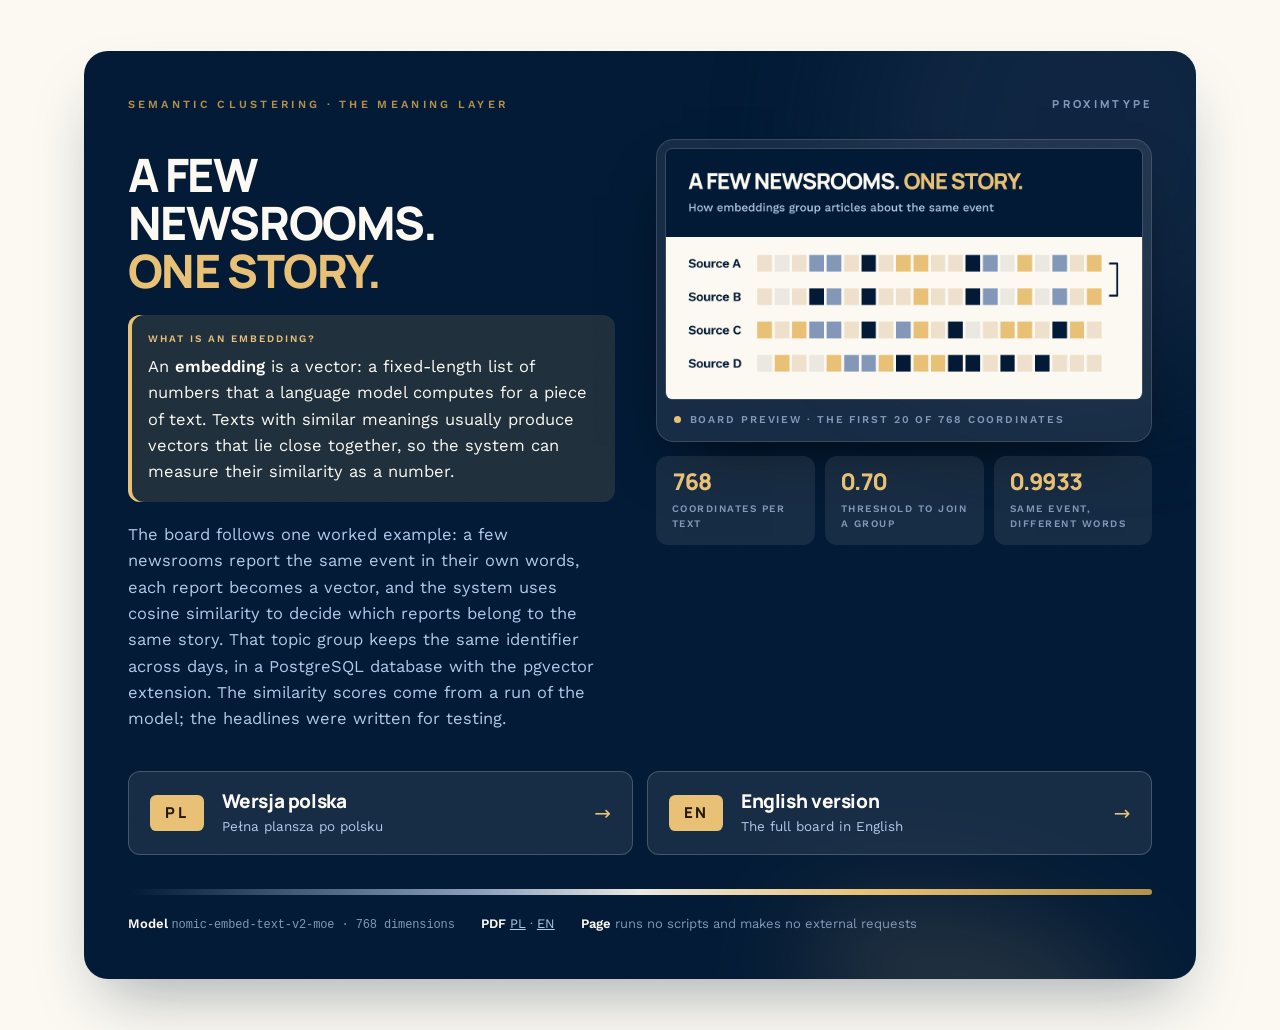
==== commit c6f73c92: "minor fixes, new og files" ====
--- a/index.html
+++ b/index.html
@@ -3,8 +3,8 @@
 <head>
 <meta charset="utf-8">
 <meta name="viewport" content="width=device-width, initial-scale=1">
-<title>Five newsrooms, one story · Proximtype</title>
-<meta name="description" content="Choose a language version of the board: what an embedding is, and how a system merges five news reports into one story.">
+<title>A few newsrooms, one story · Proximtype</title>
+<meta name="description" content="Choose a language version of the board: what an embedding is, and how a system merges a few news reports into one story.">
 
 <!-- Language chooser: the choice of version, nothing else. The page itself is in
      English; the only Polish on it is the button leading to the PL board.
@@ -18,14 +18,14 @@
 <meta property="og:site_name" content="Proximtype">
 <meta property="og:locale" content="en_US">
 <meta property="og:locale:alternate" content="pl_PL">
-<meta property="og:title" content="Five newsrooms, one story">
-<meta property="og:description" content="What an embedding is, and how a system merges five different news reports into one story. The similarity scores come from a run of the model on test headlines.">
+<meta property="og:title" content="A few newsrooms, one story">
+<meta property="og:description" content="What an embedding is, and how a system merges a few different news reports into one story. The similarity scores come from a run of the model on test headlines.">
 <meta property="og:url" content="https://przemyslaw-naruszewicz.github.io/embeddings-explained/index.html">
-<meta property="og:image" content="https://przemyslaw-naruszewicz.github.io/embeddings-explained/og/og-en-v3.png">
+<meta property="og:image" content="https://przemyslaw-naruszewicz.github.io/embeddings-explained/og/og-en-v4.png">
 <meta property="og:image:type" content="image/png">
-<meta property="og:image:width" content="1200">
-<meta property="og:image:height" content="630">
-<meta property="og:image:alt" content="Four heat strips: the first 56 of 768 coordinates for four headlines. The two headlines about the same event share an almost identical pattern; the other two differ clearly.">
+<meta property="og:image:width" content="2400">
+<meta property="og:image:height" content="1260">
+<meta property="og:image:alt" content="A few newsrooms, one story. Four strips show the first 20 of 768 headline coordinates. A bracket connects patterns A and B, with two cells differing in shade.">
 <meta name="twitter:card" content="summary_large_image">
 
 <link rel="stylesheet" href="assets/fonts-gdynia.css">
@@ -164,7 +164,7 @@
 
       <div class="cols">
         <div class="intro">
-          <h1 class="hl">Five newsrooms.<br><span class="brasstx">One story.</span></h1>
+          <h1 class="hl">A few newsrooms.<br><span class="brasstx">One story.</span></h1>
 
           <div class="defbox">
             <span class="dt">What is an embedding?</span>
@@ -177,7 +177,7 @@
           </div>
 
           <p class="sub">
-            The board follows one worked example: five newsrooms report the same event in their
+            The board follows one worked example: a few newsrooms report the same event in their
             own words, each report becomes a vector, and the system uses cosine similarity to decide
             which reports belong to the same story. That topic group keeps the same identifier across days,
             in a PostgreSQL database with the pgvector extension. The similarity scores come from a
@@ -187,11 +187,11 @@
 
         <div class="aside">
           <figure class="shot">
-            <img src="og/og-en-v3.png" width="1200" height="630" loading="eager"
-                 alt="Preview of the English board: four heat strips showing the first 56 of 768
+            <img src="og/og-en-v4.png" width="2400" height="1260" loading="eager"
+                 alt="Preview of the English board: four heat strips showing the first 20 of 768
                       coordinates for four headlines. The two headlines about the same event share an
-                      almost identical pattern; the other two differ clearly.">
-            <figcaption class="cap">Board preview · the first 56 of 768 coordinates</figcaption>
+                      almost identical pattern, with two cells differing in shade; the other two differ clearly.">
+            <figcaption class="cap">Board preview · the first 20 of 768 coordinates</figcaption>
           </figure>
 
           <ul class="facts">
--- a/assets/board-gdynia.css
+++ b/assets/board-gdynia.css
@@ -96,7 +96,7 @@
     overflow-wrap:anywhere}
   .strip.hot .unit{color:var(--brass-soft)}
   .strip p.txt{margin-top:12px;color:var(--on-surface-variant);font-size:15.5px;font-weight:400;
-    line-height:1.6;max-width:78ch}
+    line-height:1.6;max-width:96ch}
   .strip.hot p.txt{color:var(--primary-fixed-dim)}
   .strip p.txt b{color:var(--primary);font-weight:600}
   .strip.hot p.txt b{color:var(--surface)}
@@ -122,8 +122,8 @@
   .oc.stop{background:rgba(255,180,171,.14)}
 
   /* ---------- data specimen ---------- */
-  .specimen{display:grid;grid-template-columns:1fr 1fr;gap:20px}
-  .card{background:var(--sc-lowest);border-radius:var(--r-xl);padding:28px}
+  .specimen{display:grid;grid-template-columns:1fr 1fr;gap:20px;min-width:0}
+  .card{background:var(--sc-lowest);border-radius:var(--r-xl);padding:28px;min-width:0}
   .card.wide{grid-column:1 / -1}
   .card h3{font-size:19px;color:var(--primary);text-transform:uppercase;letter-spacing:-.02em}
   .card .note{margin-top:12px;color:var(--on-surface-variant);font-size:15.5px;font-weight:400;line-height:1.62}
@@ -179,7 +179,7 @@
   .verdict.no{color:var(--secondary)}
 
   /* ---------- decisions ---------- */
-  .cols2{display:grid;grid-template-columns:1fr 1fr;gap:20px}
+  .cols2{display:grid;grid-template-columns:1fr 1fr;gap:20px;align-items:start}
   .tcard{background:var(--sc-lowest);border-radius:var(--r-xl);padding:28px}
   .tcard h3{font-size:18px;color:var(--primary);text-transform:uppercase;letter-spacing:-.02em;
     display:flex;align-items:baseline;gap:.6em}
@@ -194,6 +194,7 @@
   /* ---------- foot ---------- */
   .foot{margin-top:8px;padding-top:22px;display:flex;flex-wrap:wrap;gap:10px 30px;
     font-size:12.5px;color:var(--secondary);font-weight:400}
+  .foot>span{min-width:0;overflow-wrap:anywhere}
   .foot b{font-weight:600;color:var(--primary)}
   .foot .mono{font-size:12px}
 
@@ -290,7 +291,7 @@
   .coscard{background:var(--sc-lowest);border-radius:var(--r-xl);padding:22px 26px}
   .coscard h3{font-size:17px;color:var(--primary);text-transform:uppercase;letter-spacing:-.02em}
   .coscard>p{margin-top:10px;color:var(--on-surface-variant);font-size:15.5px;font-weight:400;
-    line-height:1.62;max-width:86ch}
+    line-height:1.62;max-width:none}
   .coscard>p b{color:var(--primary);font-weight:600}
   .pcard{background:var(--sc-lowest);border-radius:var(--r-xl);padding:22px 26px;
     display:grid;grid-template-columns:44px 1fr;gap:0 22px;align-items:start}
@@ -330,7 +331,8 @@
   .cols2.tight + .strips{margin-top:20px}
 
   /* ---------- comparison table ---------- */
-  .cmp{width:100%;border-collapse:collapse;margin-top:20px;font-size:15px;font-weight:400;
+  .cmp-scroll{margin-top:20px;max-width:100%;overflow-x:auto}
+  .cmp{width:100%;border-collapse:collapse;font-size:15px;font-weight:400;
     color:var(--on-surface-variant)}
   .cmp th,.cmp td{text-align:left;vertical-align:top;padding:13px 16px;line-height:1.5}
   .cmp thead th{font-family:var(--head);font-weight:800;font-size:12px;letter-spacing:.14em;
@@ -394,6 +396,7 @@
 
   @media(max-width:640px){
     .cosviz{grid-template-columns:1fr}
+    .cmp{width:680px;min-width:680px}
   }
 
   /* ============================================================
